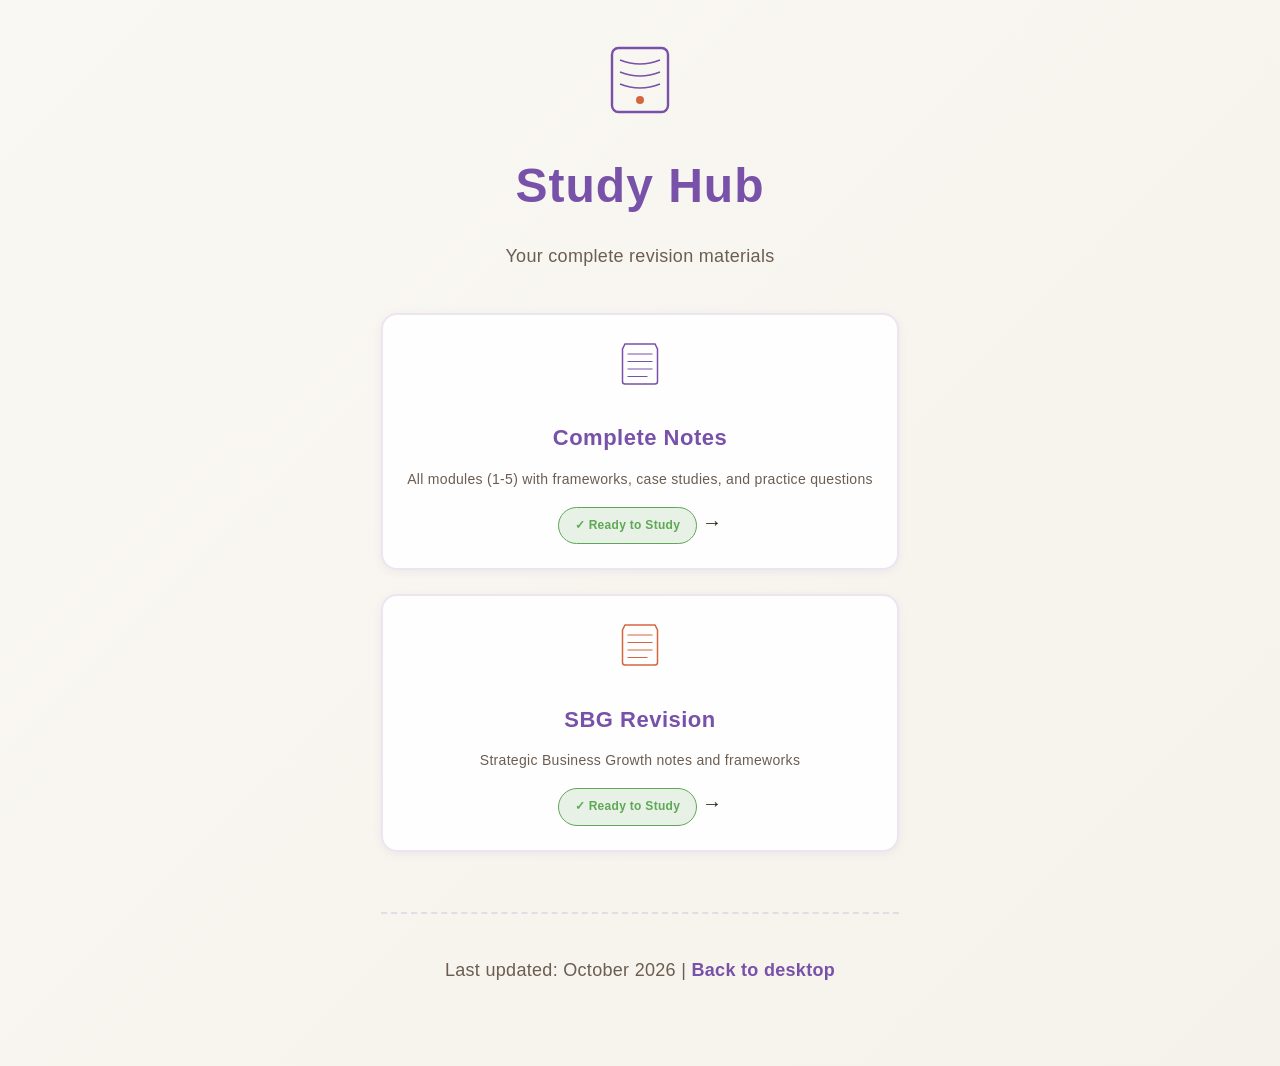
==== index.html @ 85fa11b5 "first commit" ====
<!doctype html>
<html lang="en">
<head>
<meta charset="UTF-8">
<meta name="viewport" content="width=device-width, initial-scale=1.0">
<title>Study Materials Hub</title>
<link rel="preconnect" href="https://fonts.googleapis.com">
<link href="https://fonts.googleapis.com/css2?family=Space+Grotesk:wght@400;500;600;700&family=Inter:wght@400;500;600&family=JetBrains+Mono:wght@400;500&display=swap" rel="stylesheet">
<link rel="stylesheet" href="styles.css">
<style>
  .landing {
    min-height: 100vh;
    display: flex;
    flex-direction: column;
    justify-content: center;
    align-items: center;
    padding: 40px 20px;
    text-align: center;
  }

  .landing-content {
    max-width: 800px;
  }

  .landing-logo {
    width: 80px;
    height: 80px;
    margin-bottom: 20px;
    animation: float 3s ease-in-out infinite;
  }

  @keyframes float {
    0%, 100% { transform: translateY(0px); }
    50% { transform: translateY(-10px); }
  }

  .landing h1 {
    font-size: 48px;
    color: var(--accent);
    margin: 0 0 16px;
    font-family: 'Segoe Print', cursive, sans-serif;
    letter-spacing: 1px;
  }

  .landing p {
    font-size: 18px;
    color: var(--txt-dim);
    margin: 0 0 40px;
    line-height: 1.8;
    font-family: 'Segoe Print', cursive, sans-serif;
  }

  .cards-grid {
    display: grid;
    grid-template-columns: repeat(auto-fit, minmax(280px, 1fr));
    gap: 24px;
    margin-top: 40px;
  }

  .study-card {
    background: rgba(255, 255, 255, 0.9);
    border: 2px solid var(--card-b);
    border-radius: 16px;
    padding: 24px;
    text-decoration: none;
    color: inherit;
    transition: all 0.3s ease;
    box-shadow: 0 2px 8px rgba(120, 81, 169, 0.08);
    cursor: pointer;
  }

  .study-card:hover {
    transform: translateY(-8px);
    border-color: var(--accent);
    box-shadow: 0 12px 24px rgba(120, 81, 169, 0.2);
  }

  .study-card .icon {
    width: 50px;
    height: 50px;
    margin: 0 auto 12px;
  }

  .study-card h2 {
    font-size: 22px;
    color: var(--accent);
    margin: 12px 0;
    font-family: 'Segoe Print', cursive, sans-serif;
  }

  .study-card p {
    font-size: 14px;
    color: var(--txt-dim);
    margin: 0;
    line-height: 1.6;
  }

  .study-card .arrow {
    display: inline-block;
    margin-top: 16px;
    font-size: 20px;
    transition: transform 0.3s;
  }

  .study-card:hover .arrow {
    transform: translateX(4px);
  }

  .status-badge {
    display: inline-block;
    padding: 8px 16px;
    border-radius: 20px;
    font-size: 12px;
    font-weight: 700;
    margin-top: 12px;
    border: 1px solid;
  }

  .status-ready {
    background: rgba(95, 168, 87, 0.15);
    color: var(--good);
    border-color: var(--good);
  }

  .status-upcoming {
    background: rgba(200, 157, 58, 0.15);
    color: var(--warn);
    border-color: var(--warn);
  }

  .footer-link {
    margin-top: 60px;
    padding-top: 40px;
    border-top: 2px dashed var(--card-b);
    font-size: 14px;
    color: var(--txt-dim);
  }

  .footer-link a {
    color: var(--accent);
    text-decoration: none;
    font-weight: 700;
    transition: 0.2s;
  }

  .footer-link a:hover {
    text-decoration: underline;
  }

  @media (max-width: 600px) {
    .landing h1 {
      font-size: 36px;
    }

    .landing p {
      font-size: 16px;
    }

    .cards-grid {
      grid-template-columns: 1fr;
    }
  }
</style>
</head>
<body>
<div class="landing">
  <div class="landing-content">
    <svg class="landing-logo" viewBox="0 0 100 100" xmlns="http://www.w3.org/2000/svg">
      <rect x="15" y="10" width="70" height="80" rx="8" fill="none" stroke="#7851a9" stroke-width="3"/>
      <path d="M 25 25 Q 50 35 75 25" stroke="#7851a9" stroke-width="2" fill="none"/>
      <path d="M 25 40 Q 50 50 75 40" stroke="#7851a9" stroke-width="2" fill="none"/>
      <path d="M 25 55 Q 50 65 75 55" stroke="#7851a9" stroke-width="2" fill="none"/>
      <circle cx="50" cy="75" r="5" fill="#d4663f"/>
    </svg>
    <h1>Study Hub</h1>
    <p>Your complete revision materials</p>

    <div class="cards-grid">
      <a href="CGE Revision.html" class="study-card">
        <svg class="icon" viewBox="0 0 100 100" xmlns="http://www.w3.org/2000/svg">
          <path d="M 20 10 L 80 10 L 85 20 L 85 85 Q 85 90 80 90 L 20 90 Q 15 90 15 85 L 15 20 Z" stroke="#7851a9" stroke-width="3" fill="none"/>
          <line x1="25" y1="30" x2="75" y2="30" stroke="#7851a9" stroke-width="2"/>
          <line x1="25" y1="45" x2="75" y2="45" stroke="#7851a9" stroke-width="2"/>
          <line x1="25" y1="60" x2="75" y2="60" stroke="#7851a9" stroke-width="2"/>
          <line x1="25" y1="75" x2="65" y2="75" stroke="#7851a9" stroke-width="2"/>
        </svg>
        <h2>Complete Notes</h2>
        <p>All modules (1-5) with frameworks, case studies, and practice questions</p>
        <div class="status-badge status-ready">✓ Ready to Study</div>
        <span class="arrow">→</span>
      </a>

      <a href="SBG Revision.html" class="study-card">
        <svg class="icon" viewBox="0 0 100 100" xmlns="http://www.w3.org/2000/svg">
          <path d="M 20 10 L 80 10 L 85 20 L 85 85 Q 85 90 80 90 L 20 90 Q 15 90 15 85 L 15 20 Z" stroke="#d4663f" stroke-width="3" fill="none"/>
          <line x1="25" y1="30" x2="75" y2="30" stroke="#d4663f" stroke-width="2"/>
          <line x1="25" y1="45" x2="75" y2="45" stroke="#d4663f" stroke-width="2"/>
          <line x1="25" y1="60" x2="75" y2="60" stroke="#d4663f" stroke-width="2"/>
          <line x1="25" y1="75" x2="65" y2="75" stroke="#d4663f" stroke-width="2"/>
        </svg>
        <h2>SBG Revision</h2>
        <p>Strategic Business Growth notes and frameworks</p>
        <div class="status-badge status-ready">✓ Ready to Study</div>
        <span class="arrow">→</span>
      </a>
    </div>

    <div class="footer-link">
      <p>Last updated: October 2026 | <a href="#">Back to desktop</a></p>
    </div>
  </div>
</div>
</body>
</html>
---- styles.css ----
:root {
  --bg: #faf8f3;
  --bg2: #f5f2eb;
  --card: rgba(120, 81, 169, 0.08);
  --card-b: rgba(120, 81, 169, 0.15);
  --txt: #2d2416;
  --txt-dim: #6b5d52;
  --accent: #7851a9;
  --accent2: #d4663f;
  --accent3: #c17a5a;
  --good: #5fa857;
  --warn: #c89d3a;
  --bad: #c74f5f;
}

* {
  box-sizing: border-box;
}

body {
  margin: 0;
  background: linear-gradient(135deg, #faf8f3 0%, #f5f2eb 100%);
  color: var(--txt);
  font-family: 'Segoe UI', 'Trebuchet MS', sans-serif;
  line-height: 1.6;
  letter-spacing: 0.3px;
}

h1, h2, h3, .mono {
  font-family: 'Segoe Print', 'Comic Sans MS', cursive, sans-serif;
  font-weight: 600;
  letter-spacing: 0.5px;
}

.wrap {
  display: flex;
  max-width: 1300px;
  margin: 0 auto;
}

nav {
  position: sticky;
  top: 0;
  height: 100vh;
  width: 230px;
  flex-shrink: 0;
  padding: 24px 12px;
  overflow-y: auto;
  border-right: 2px dashed var(--card-b);
  background: rgba(255, 255, 255, 0.6);
}

nav a {
  display: block;
  padding: 8px 12px;
  border-radius: 12px;
  color: var(--txt-dim);
  text-decoration: none;
  font-size: 13px;
  margin-bottom: 4px;
  transition: 0.2s;
  font-family: 'Segoe Print', cursive, sans-serif;
  border-left: 3px solid transparent;
}

nav a:hover {
  background: rgba(120, 81, 169, 0.12);
  color: var(--accent);
  border-left: 3px solid var(--accent);
  transform: translateX(2px);
}

nav a.active {
  background: rgba(120, 81, 169, 0.2);
  color: var(--accent);
  font-weight: 700;
  border-left: 3px solid var(--accent);
}

main {
  flex: 1;
  padding: 32px 40px;
  min-width: 0;
}

.title {
  font-size: 32px;
  font-weight: 800;
  color: var(--accent);
  margin: 0 0 8px;
  font-family: 'Segoe Print', cursive, sans-serif;
  text-shadow: 2px 2px 0px rgba(120, 81, 169, 0.1);
  letter-spacing: 1px;
}

.subtitle {
  color: var(--txt-dim);
  font-size: 14px;
  margin-bottom: 28px;
  font-style: italic;
  font-family: 'Segoe Print', cursive, sans-serif;
}

section {
  margin-bottom: 36px;
  scroll-margin-top: 20px;
}

.card {
  background: rgba(255, 255, 255, 0.8);
  border: 2px solid var(--card-b);
  border-radius: 16px;
  padding: 18px 20px;
  margin-bottom: 14px;
  box-shadow: 0 2px 8px rgba(120, 81, 169, 0.08);
  transition: 0.3s;
}

.card:hover {
  box-shadow: 0 4px 16px rgba(120, 81, 169, 0.12);
  border-color: var(--accent);
}

h2.sec {
  font-size: 19px;
  margin: 0 0 10px;
  color: var(--accent);
  display: flex;
  align-items: center;
  gap: 8px;
  font-weight: 700;
  font-family: 'Segoe Print', cursive, sans-serif;
}

h2.sec .tag {
  font-size: 11px;
  padding: 3px 10px;
  border-radius: 20px;
  background: rgba(120, 81, 169, 0.15);
  color: var(--accent);
  font-family: 'Segoe Print', cursive, sans-serif;
  font-weight: 600;
  border: 1px solid var(--accent);
}

ul {
  margin: 6px 0;
  padding-left: 20px;
}

li {
  margin-bottom: 6px;
  font-size: 14.5px;
  line-height: 1.6;
}

b, strong {
  color: var(--accent2);
  font-weight: 700;
}

.ex {
  color: var(--txt-dim);
  font-size: 13.5px;
  font-style: italic;
  border-left: 3px solid var(--accent);
  padding-left: 10px;
  margin: 8px 0;
}

.pill {
  display: inline-block;
  padding: 3px 10px;
  border-radius: 20px;
  font-size: 11.5px;
  font-weight: 600;
  margin-right: 4px;
  border: 1px solid;
}

.high {
  background: rgba(199, 79, 95, 0.15);
  color: var(--bad);
  border-color: var(--bad);
}

.mod {
  background: rgba(200, 157, 58, 0.15);
  color: var(--warn);
  border-color: var(--warn);
}

.low {
  background: rgba(95, 168, 87, 0.15);
  color: var(--good);
  border-color: var(--good);
}

table {
  width: 100%;
  border-collapse: collapse;
  font-size: 13.5px;
  margin: 12px 0;
  border: 2px solid var(--card-b);
  border-radius: 12px;
  overflow: hidden;
}

th, td {
  text-align: left;
  padding: 10px 12px;
  border-bottom: 1px solid var(--card-b);
}

th {
  color: white;
  background: var(--accent);
  font-weight: 700;
  font-family: 'Segoe Print', cursive, sans-serif;
}

.grid2 {
  display: grid;
  grid-template-columns: 1fr 1fr;
  gap: 14px;
}

.grid3 {
  display: grid;
  grid-template-columns: repeat(auto-fit, minmax(200px, 1fr));
  gap: 14px;
}

.grid5 {
  display: grid;
  grid-template-columns: repeat(auto-fit, minmax(150px, 1fr));
  gap: 12px;
}

.force {
  background: rgba(255, 255, 255, 0.9);
  border: 2px dashed var(--card-b);
  border-radius: 14px;
  padding: 14px;
  font-size: 13px;
  transition: 0.3s;
}

.force:hover {
  border-color: var(--accent);
  box-shadow: 0 2px 8px rgba(120, 81, 169, 0.1);
}

.force b {
  display: block;
  color: var(--accent2);
  margin-bottom: 6px;
  font-size: 14px;
  font-family: 'Segoe Print', cursive, sans-serif;
}

details {
  background: rgba(255, 255, 255, 0.8);
  border: 2px solid var(--card-b);
  border-radius: 12px;
  padding: 14px 16px;
  margin-bottom: 12px;
  transition: 0.3s;
}

details:hover {
  border-color: var(--accent);
  box-shadow: 0 2px 8px rgba(120, 81, 169, 0.1);
}

summary {
  cursor: pointer;
  font-weight: 700;
  color: var(--accent);
  font-family: 'Segoe Print', cursive, sans-serif;
  user-select: none;
}

summary::marker {
  color: var(--accent2);
}

code.k {
  background: rgba(120, 81, 169, 0.15);
  color: var(--accent);
  padding: 2px 8px;
  border-radius: 6px;
  font-family: 'Courier New', monospace;
  font-size: 12.5px;
  border: 1px solid var(--accent);
}

.term {
  background: rgba(212, 102, 63, 0.1);
  border-left: 4px solid var(--accent2);
  padding: 8px 14px;
  border-radius: 8px;
  font-size: 13.5px;
  margin-bottom: 8px;
  font-style: italic;
}

.unitdiv {
  margin: 40px 0 20px;
  padding: 14px 18px;
  border-radius: 14px;
  background: rgba(120, 81, 169, 0.1);
  border: 2px dashed var(--accent);
  font-family: 'Segoe Print', cursive, sans-serif;
  font-weight: 700;
  font-size: 16px;
  letter-spacing: 0.5px;
  color: var(--accent);
}

.navhead {
  font-size: 11px;
  text-transform: uppercase;
  letter-spacing: 0.1em;
  color: var(--accent);
  padding: 14px 10px 6px;
  font-family: 'Segoe Print', cursive, sans-serif;
  font-weight: 700;
}

.navhead:first-child {
  padding-top: 4px;
}

.ring {
  display: inline-block;
  padding: 3px 10px;
  border-radius: 10px;
  font-size: 12px;
  font-weight: 700;
  margin-right: 6px;
  border: 1px solid;
  font-family: 'Segoe Print', cursive, sans-serif;
}

.rF {
  background: rgba(199, 79, 95, 0.15);
  color: var(--bad);
  border-color: var(--bad);
}

.rO {
  background: rgba(200, 157, 58, 0.15);
  color: var(--warn);
  border-color: var(--warn);
}

.rB {
  background: rgba(120, 81, 169, 0.15);
  color: var(--accent);
  border-color: var(--accent);
}

/* TOC Styles */
.toc-container {
  background: rgba(255, 255, 255, 0.85);
  border: 2px dashed var(--card-b);
  border-radius: 14px;
  padding: 16px;
  margin-bottom: 24px;
  margin-right: 100px;
}

.toc-header {
  display: flex;
  justify-content: space-between;
  align-items: center;
  cursor: pointer;
  user-select: none;
}

.toc-header h3 {
  margin: 0;
  font-size: 18px;
  color: var(--accent);
  font-family: 'Segoe Print', cursive, sans-serif;
}

.toc-toggle {
  width: 24px;
  height: 24px;
  display: flex;
  align-items: center;
  justify-content: center;
  color: var(--accent);
  font-weight: bold;
  transition: transform 0.3s;
}

.toc-toggle.collapsed {
  transform: rotate(-90deg);
}

.toc-content {
  margin-top: 12px;
  max-height: 600px;
  overflow-y: auto;
  transition: max-height 0.3s ease;
}

.toc-content.hidden {
  max-height: 0;
  overflow: hidden;
}

.toc-list {
  list-style: none;
  padding: 0;
  margin: 0;
}

.toc-list li {
  margin: 6px 0;
}

.toc-list a {
  color: var(--txt-dim);
  text-decoration: none;
  font-size: 13px;
  padding: 4px 8px;
  border-radius: 6px;
  display: block;
  transition: 0.2s;
  font-family: 'Segoe Print', cursive, sans-serif;
}

.toc-list a:hover {
  background: rgba(120, 81, 169, 0.12);
  color: var(--accent);
  padding-left: 12px;
}

.toc-list .level-2 {
  padding-left: 16px;
}

.toc-list .level-3 {
  padding-left: 32px;
  font-size: 12px;
}

/* Print Styles */
@media print {
  body {
    background: white;
    color: #000;
  }

  nav {
    display: none;
  }

  main {
    padding: 0;
    max-width: 100%;
  }

  .toc-container {
    page-break-after: always;
    position: static;
    background: #f9f9f9;
    border: 1px solid #ddd;
    margin-right: 0;
  }

  .toc-content {
    max-height: none;
  }

  .toc-content.hidden {
    display: block;
    max-height: none;
  }

  .card {
    background: white;
    border: 1px solid #ccc;
    box-shadow: none;
    page-break-inside: avoid;
  }

  .card:hover {
    border-color: #ccc;
    box-shadow: none;
  }

  h1, h2, h3 {
    color: #000;
    page-break-after: avoid;
  }

  .title {
    color: #000;
    text-shadow: none;
    background: none;
    -webkit-background-clip: unset;
    background-clip: unset;
  }

  section {
    page-break-inside: avoid;
  }

  table {
    border: 1px solid #ccc;
  }

  th {
    background: #e8e8e8;
    color: #000;
  }

  th, td {
    border: 1px solid #ccc;
  }

  details {
    background: #f9f9f9;
    border: 1px solid #ccc;
  }

  details[open] summary {
    display: none;
  }

  details[open] > * {
    display: block !important;
  }

  .force {
    border: 1px solid #ccc;
    background: #f9f9f9;
  }

  .status-badge {
    display: none;
  }

  .pill {
    border: 1px solid #999;
  }

  .high, .mod, .low {
    background: none;
    border: 1px solid #999;
  }

  a {
    color: #0066cc;
  }

  .unitdiv {
    background: #f0f0f0;
    border: 1px solid #ccc;
    color: #000;
  }

  .wrap {
    flex-direction: column;
  }

  /* Print Header */
  @page {
    margin: 1in;
  }

  body::before {
    content: '';
    display: block;
    height: 0;
  }
}

@media (max-width: 1024px) {
  .toc-container {
    margin-right: 0;
    max-width: 100%;
  }
}

@media (max-width: 800px) {
  .wrap {
    flex-direction: column;
  }

  nav {
    position: relative;
    height: auto;
    width: 100%;
    border-right: none;
    border-bottom: 2px dashed var(--card-b);
  }

  .grid2 {
    grid-template-columns: 1fr;
  }

  .toc-container {
    position: relative;
    top: auto;
    margin-right: 0;
    margin-bottom: 20px;
  }

  .toc-content {
    max-height: 400px;
  }
}

/* Reset styles */
:root {
  color-scheme: light;
}

[hidden]:not([hidden=until-found i]) {
  display: none !important;
}

img {
  max-width: 100%;
}
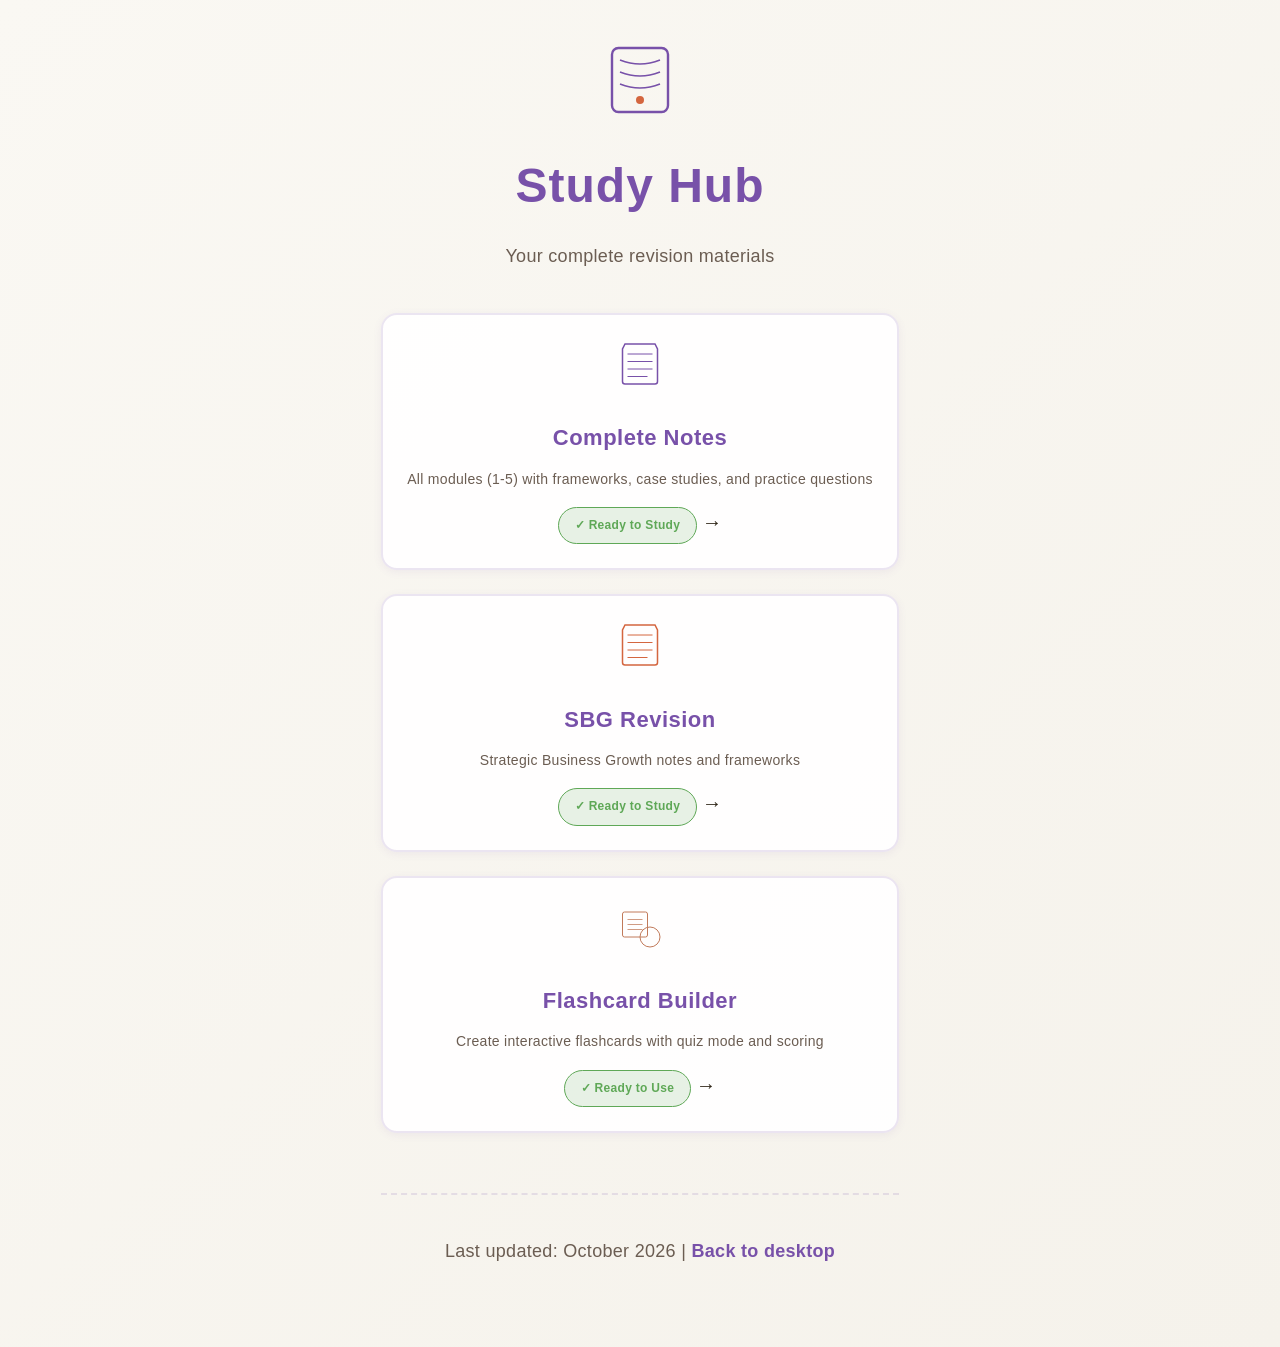
==== commit 80d5b87b: ".." ====
--- a/index.html
+++ b/index.html
@@ -203,6 +203,20 @@
         <div class="status-badge status-ready">✓ Ready to Study</div>
         <span class="arrow">→</span>
       </a>
+
+      <a href="flashcards.html" class="study-card">
+        <svg class="icon" viewBox="0 0 100 100" xmlns="http://www.w3.org/2000/svg">
+          <rect x="15" y="20" width="50" height="50" rx="4" stroke="#c17a5a" stroke-width="2" fill="none"/>
+          <circle cx="70" cy="70" r="20" stroke="#c17a5a" stroke-width="2" fill="none"/>
+          <line x1="25" y1="35" x2="55" y2="35" stroke="#c17a5a" stroke-width="1.5"/>
+          <line x1="25" y1="45" x2="55" y2="45" stroke="#c17a5a" stroke-width="1.5"/>
+          <line x1="25" y1="55" x2="55" y2="55" stroke="#c17a5a" stroke-width="1.5"/>
+        </svg>
+        <h2>Flashcard Builder</h2>
+        <p>Create interactive flashcards with quiz mode and scoring</p>
+        <div class="status-badge status-ready">✓ Ready to Use</div>
+        <span class="arrow">→</span>
+      </a>
     </div>
 
     <div class="footer-link">
